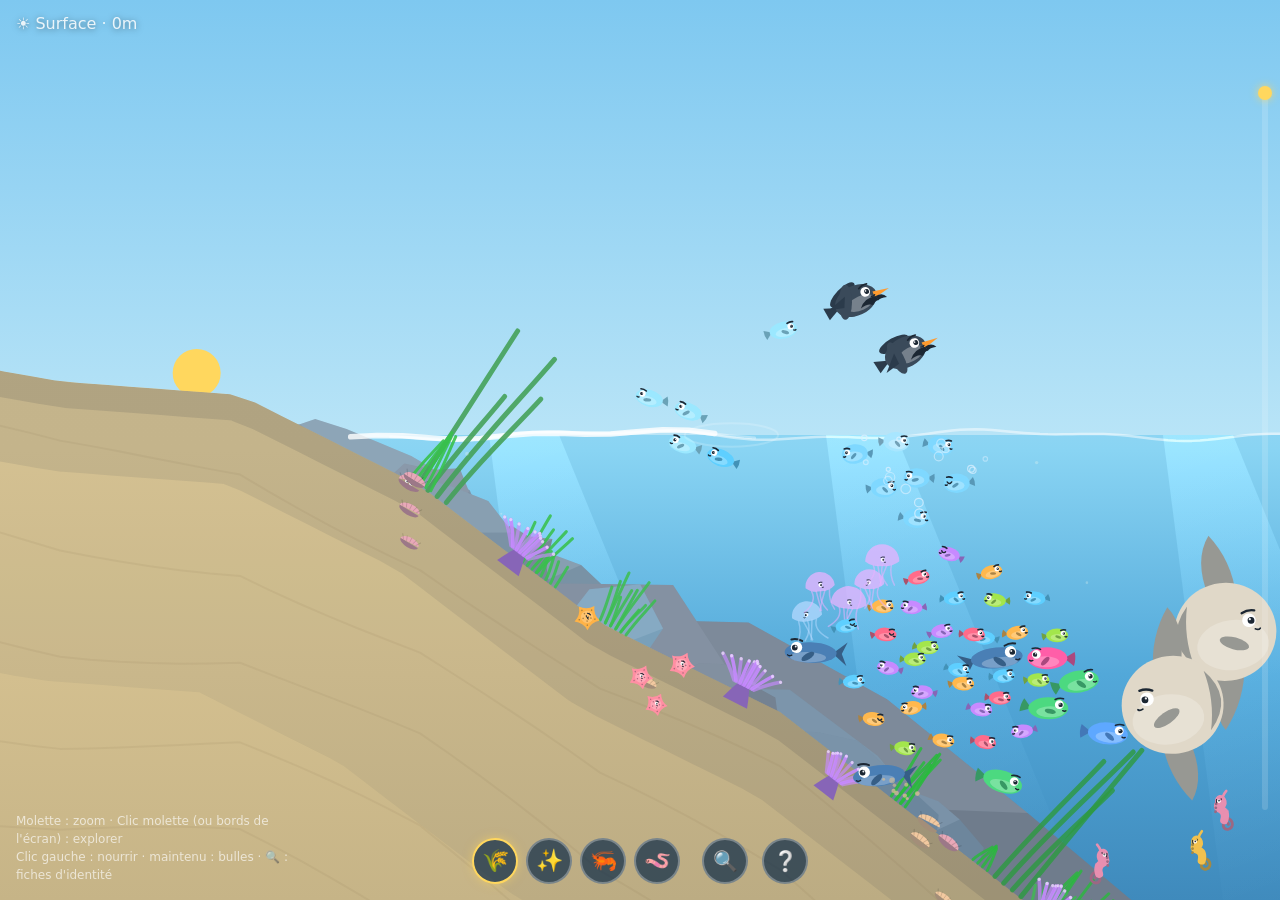
==== index.html @ 79cda248 "Import initial de l'aquarium vivant Écosystème aquatique HTML5 Canvas : 24 espèces, chaîne alimentai" ====
<!DOCTYPE html>
<html lang="fr">
<head>
<meta charset="UTF-8">
<meta name="viewport" content="width=device-width, initial-scale=1.0, user-scalable=no">
<title>🐠 Aquarium Vivant</title>
<link rel="stylesheet" href="css/style.css">
</head>
<body>
<canvas id="game"></canvas>
<div id="hud">
  <div id="depth-gauge"><div id="depth-marker"></div></div>
  <div id="clock">☀️</div>
  <div id="food-bar">
    <button class="food-btn active" data-food="generic" title="Graines standard">🌾</button>
    <button class="food-btn" data-food="plancton_dore" title="Plancton doré">✨</button>
    <button class="food-btn" data-food="micro_crevettes" title="Micro-crevettes">🦐</button>
    <button class="food-btn" data-food="vers_de_sable" title="Vers de sable">🪱</button>
    <button id="info-btn" title="Fiches d'identité au survol">🔍</button>
    <button id="legend-btn" title="Légende des bulles et des expressions">❔</button>
  </div>
  <div id="info"></div>
</div>
<script src="js/boot.js"></script>
</body>
</html>
---- css/style.css ----
html, body {
  margin: 0; padding: 0; overflow: hidden;
  background: #06182b;
  font-family: "Segoe UI", system-ui, sans-serif;
  height: 100%;
  touch-action: none;
}
#game { display: block; width: 100vw; height: 100vh; cursor: crosshair; }

#hud { position: fixed; inset: 0; pointer-events: none; }

#depth-gauge {
  position: absolute; right: 12px; top: 10%; bottom: 10%; width: 6px;
  background: rgba(255,255,255,0.15); border-radius: 3px;
}
#depth-marker {
  position: absolute; left: -4px; width: 14px; height: 14px;
  background: #ffd75e; border-radius: 50%; top: 0;
  box-shadow: 0 0 8px rgba(255,215,94,.8);
  transition: top .1s linear;
}
#clock {
  position: absolute; top: 14px; left: 16px; font-size: 26px;
  filter: drop-shadow(0 1px 3px rgba(0,0,0,.5));
}
#food-bar {
  position: absolute; bottom: 16px; left: 50%; transform: translateX(-50%);
  display: flex; gap: 8px; pointer-events: auto;
}
#legend {
  position: absolute; right: 34px; bottom: 76px;
  width: 340px; max-height: 66vh; overflow-y: auto;
  background: rgba(8,26,44,.94); border: 1px solid rgba(255,255,255,.22);
  border-radius: 12px; padding: 14px 16px;
  color: rgba(255,255,255,.9); font-size: 12.5px; line-height: 1.45;
  pointer-events: auto; display: none;
}
#legend.open { display: block; }
#legend h3 { margin: 4px 0 8px; font-size: 13px; color: #ffd75e; font-weight: 600; }
#legend table { width: 100%; border-collapse: collapse; margin-bottom: 12px; }
#legend td { padding: 3px 4px; vertical-align: top; }
#legend td.sym {
  width: 92px; text-align: left; color: #8fd8f5; font-weight: 600; white-space: nowrap;
}
#legend-btn, #info-btn {
  font-size: 20px; width: 46px; height: 46px; border-radius: 50%;
  border: 2px solid rgba(255,255,255,.3); background: rgba(10,40,70,.7);
  cursor: pointer; transition: transform .1s, border-color .2s;
  margin-left: 14px;
}
#info-btn:hover, #legend-btn:hover { transform: scale(1.12); }
#info-btn.active, #legend-btn.active { border-color: #7fe08a; box-shadow: 0 0 10px rgba(127,224,138,.5); }
#legend-btn { margin-left: 6px; }
.food-btn {
  font-size: 22px; width: 46px; height: 46px; border-radius: 50%;
  border: 2px solid rgba(255,255,255,.3); background: rgba(10,40,70,.7);
  cursor: pointer; transition: transform .1s, border-color .2s;
}
.food-btn:hover { transform: scale(1.12); }
.food-btn.active { border-color: #ffd75e; box-shadow: 0 0 10px rgba(255,215,94,.5); }
#info {
  position: absolute; bottom: 16px; left: 16px; color: rgba(255,255,255,.65);
  font-size: 12px; max-width: 300px; line-height: 1.5;
}
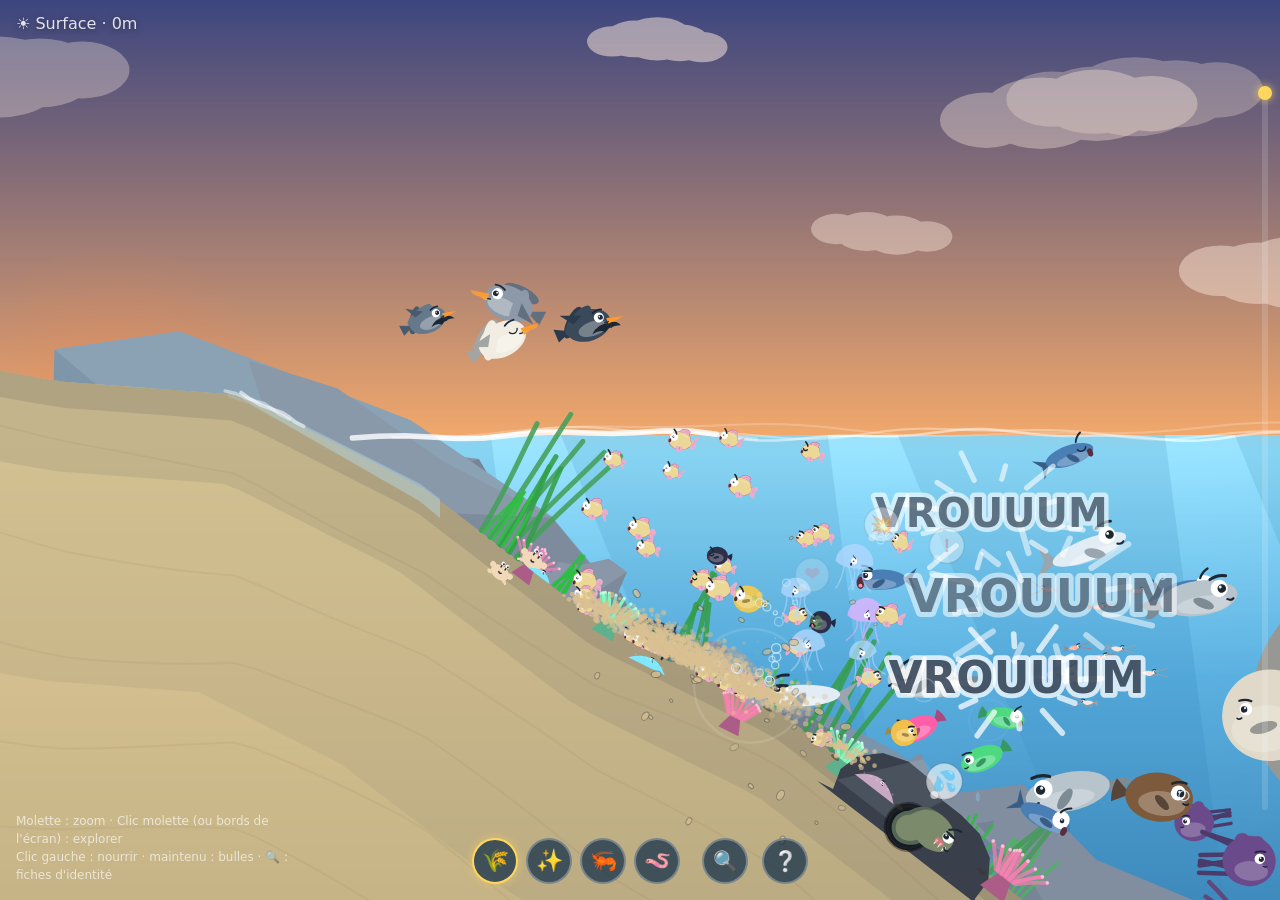
==== commit 2f192b8e: "Un banc poursuivi s'éparpille au lieu de s'empiler, et les étoiles quittent la plage Deux causes dis" ====
--- a/index.html
+++ b/index.html
@@ -21,6 +21,16 @@
   </div>
   <div id="info"></div>
 </div>
+<!-- LIEN VERS L'ATELIER DES CRÉATURES.
+     Le serveur de dev sert le jeu à la racine : tout aperçu ouvre donc
+     l'aquarium, et le seul moyen d'atteindre l'atelier était de taper
+     /atelier.html à la main. Le lien n'apparaît qu'en LOCAL — c'est un outil de
+     développement, pas une commande de jeu. -->
+<a id="atelier-link" href="atelier.html" title="Atelier des créatures" hidden>🎨</a>
+<script>
+  if (/^(localhost|127\.0\.0\.1|\[::1\])$/.test(location.hostname))
+    document.getElementById('atelier-link').hidden = false;
+</script>
 <script src="js/boot.js"></script>
 </body>
 </html>
--- a/css/style.css
+++ b/css/style.css
@@ -4,8 +4,15 @@
   font-family: "Segoe UI", system-ui, sans-serif;
   height: 100%;
   touch-action: none;
+  overscroll-behavior: none;   /* pas de pull-to-refresh sur mobile */
 }
-#game { display: block; width: 100vw; height: 100vh; cursor: crosshair; }
+/* touch-action ne s'hérite pas : sans lui ICI, le navigateur préempte le
+   glissé sur le canvas et coupe le pointermove en plein déplacement de vue
+   (PERFORMANCE.md §4). */
+#game { display: block; width: 100vw; height: 100vh; cursor: crosshair; touch-action: none; }
+/* 100vh déborde sous la barre d'URL des navigateurs mobiles ; dvh suit la
+   hauteur réellement visible (les anciens navigateurs gardent le vh au-dessus) */
+#game { height: 100dvh; }
 
 #hud { position: fixed; inset: 0; pointer-events: none; }
 
@@ -62,3 +69,28 @@
   position: absolute; bottom: 16px; left: 16px; color: rgba(255,255,255,.65);
   font-size: 12px; max-width: 300px; line-height: 1.5;
 }
+/* Le lien vers l'atelier : discret, en haut à droite, jamais dans la barre de
+   nourriture — ce n'est pas une commande de jeu. Masqué hors localhost. */
+#atelier-link {
+  /* à gauche de la jauge de profondeur (6 px, `right: 12px`) : sur un écran
+     bas, son sommet à 10 % remonte jusque sous ce bouton. */
+  position: absolute; top: 12px; right: 26px; z-index: 5;
+  width: 34px; height: 34px; border-radius: 50%;
+  display: flex; align-items: center; justify-content: center;
+  font-size: 17px; text-decoration: none;
+  background: rgba(10,40,70,.55); border: 1px solid rgba(255,255,255,.22);
+  opacity: .5; transition: opacity .15s, transform .1s;
+}
+#atelier-link:hover { opacity: 1; transform: scale(1.1); }
+#atelier-link[hidden] { display: none; }
+
+/* --- Écrans tactiles : cibles plus grosses, aide souris masquée --- */
+@media (pointer: coarse) {
+  /* 48 px : assez pour le doigt, et 6 boutons + les écarts tiennent dans les
+     375 px d'un petit téléphone (56 px faisait déborder la barre). */
+  .food-btn, #legend-btn, #info-btn { width: 48px; height: 48px; font-size: 23px; margin-left: 0; }
+  #food-bar { gap: 7px; bottom: 12px; width: max-content; }
+  #info { display: none; }              /* le texte d'aide parle de la molette */
+  #legend { right: 8px; left: 8px; width: auto; max-height: 60vh; bottom: 84px; }
+  #depth-gauge { right: 8px; }
+}
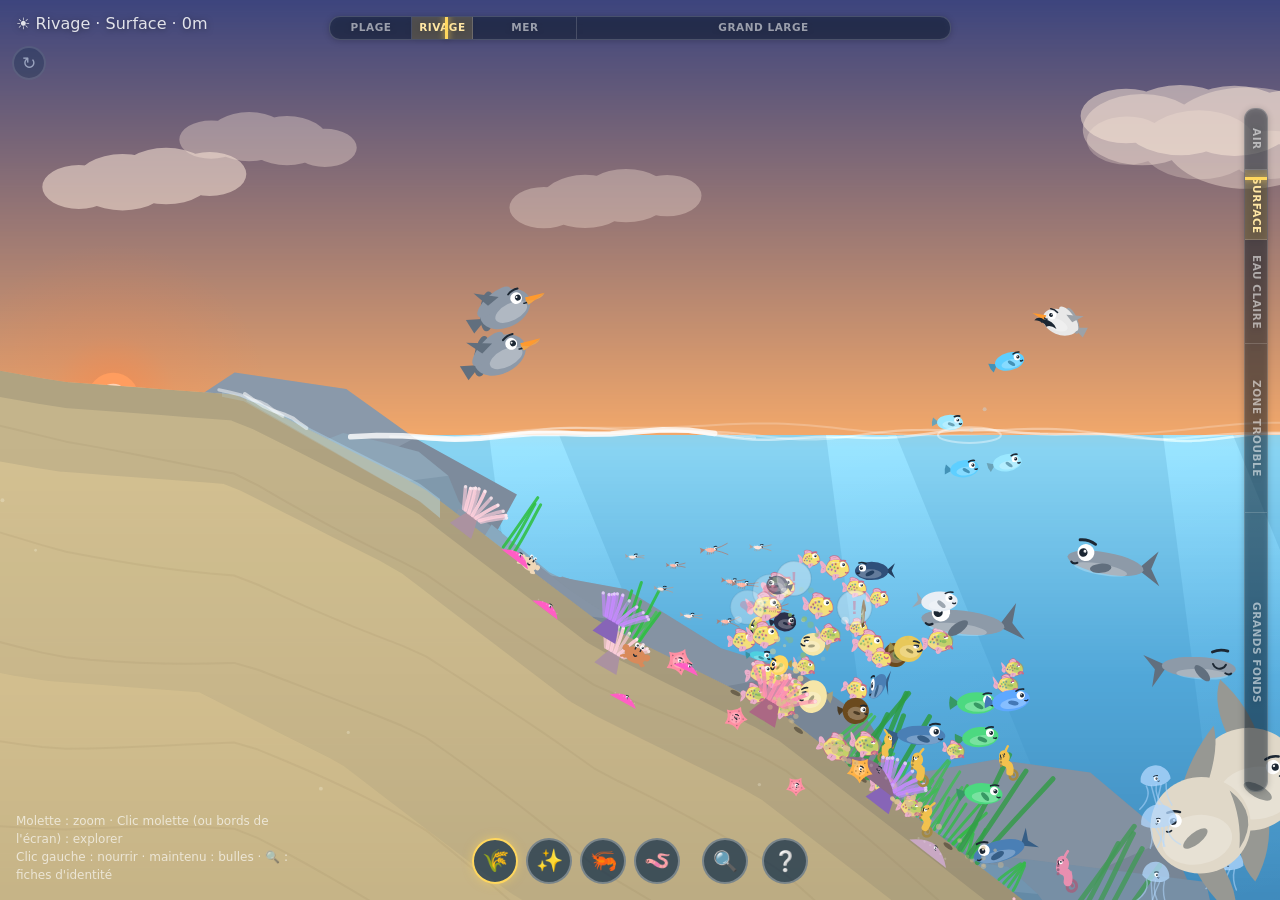
==== commit 287133e1: "Fait des deux barres du HUD la même barre, tournée de 90° Le HUD le disait déjà en mots — « Grand la" ====
--- a/index.html
+++ b/index.html
@@ -9,7 +9,15 @@
 <body>
 <canvas id="game"></canvas>
 <div id="hud">
-  <div id="depth-gauge"><div id="depth-marker"></div></div>
+
+  <!-- Pendant HORIZONTAL de la jauge de profondeur : les quatre zones de
+       gauche à droite. Les segments sont construits par `Main.initZoneBar` à
+       partir de `World.bandesX()`, jamais écrits en dur — si le relief change,
+       la barre suit. -->
+  <div id="zone-bar" class="hud-bar"><div id="zone-marker" class="hud-marker"></div></div>
+  <!-- Le PENDANT VERTICAL, construit par le même code (`Main.initBarres`) et
+       stylé par la même classe : c'est la même barre tournée de 90°. -->
+  <div id="depth-bar" class="hud-bar vertical"><div id="depth-marker" class="hud-marker"></div></div>
   <div id="clock">☀️</div>
   <div id="food-bar">
     <button class="food-btn active" data-food="generic" title="Graines standard">🌾</button>
@@ -19,6 +27,12 @@
     <button id="info-btn" title="Fiches d'identité au survol">🔍</button>
     <button id="legend-btn" title="Légende des bulles et des expressions">❔</button>
   </div>
+  <!-- RECOMMENCER : volontairement À L'ÉCART de la barre d'action. C'est la
+       seule commande du jeu qui détruit quelque chose, elle n'a rien à faire à
+       côté de « nourrir », qu'on presse cent fois par séance. Et la barre est
+       déjà calibrée au pixel pour tenir dans les 375 px d'un petit téléphone :
+       un septième bouton la ferait déborder. -->
+  <button id="reset-btn" title="Recommencer un aquarium tout neuf">↻</button>
   <div id="info"></div>
 </div>
 <!-- LIEN VERS L'ATELIER DES CRÉATURES.
@@ -26,10 +40,12 @@
      l'aquarium, et le seul moyen d'atteindre l'atelier était de taper
      /atelier.html à la main. Le lien n'apparaît qu'en LOCAL — c'est un outil de
      développement, pas une commande de jeu. -->
-<a id="atelier-link" href="atelier.html" title="Atelier des créatures" hidden>🎨</a>
+<a id="atelier-link" href="atelier.html" title="Atelier des créatures">🎨 <span>atelier</span></a>
 <script>
-  if (/^(localhost|127\.0\.0\.1|\[::1\])$/.test(location.hostname))
-    document.getElementById('atelier-link').hidden = false;
+  // Masqué HORS localhost seulement : caché par défaut, il ne se voyait pas non
+  // plus en local si le script échouait avant. Le sens du test est inversé.
+  if (!/^(localhost|127\.0\.0\.1|\[::1\])$/.test(location.hostname))
+    document.getElementById('atelier-link').hidden = true;
 </script>
 <script src="js/boot.js"></script>
 </body>
--- a/css/style.css
+++ b/css/style.css
@@ -16,19 +16,63 @@
 
 #hud { position: fixed; inset: 0; pointer-events: none; }
 
-#depth-gauge {
-  position: absolute; right: 12px; top: 10%; bottom: 10%; width: 6px;
-  background: rgba(255,255,255,0.15); border-radius: 3px;
+#clock {
+  position: absolute; top: 14px; left: 16px; font-size: 20px;
+  filter: drop-shadow(0 1px 3px rgba(0,0,0,.5));
+}
+/* LES DEUX BARRES DU HUD, horizontale et verticale, sont la MÊME barre.
+   Tout ce qui les définit est ici, une seule fois : un réglage fait sur l'une
+   se retrouve forcément sur l'autre. Seule la classe `.vertical` change l'axe.
+   Les tailles sont PROPORTIONNELLES au monde réel — le grand large occupe les
+   deux tiers de la largeur, les grands fonds la moitié de la profondeur — et
+   les barres doivent le dire. */
+.hud-bar {
+  position: absolute; display: flex;
+  background: rgba(6,22,38,.42); border: 1px solid rgba(255,255,255,.16);
+  border-radius: 11px; overflow: hidden;
+  font: 600 10.5px/21px system-ui, "Segoe UI", sans-serif;
+  letter-spacing: .05em; text-transform: uppercase;
+  color: rgba(255,255,255,.55); text-align: center;
+  filter: drop-shadow(0 1px 3px rgba(0,0,0,.45));
+}
+#zone-bar {
+  top: 16px; left: 50%; transform: translateX(-50%);
+  width: min(54vw, 620px); height: 22px;
+}
+#depth-bar {
+  right: 12px; top: 12%; bottom: 12%; width: 22px;
+  flex-direction: column;
+}
+/* `min-width`/`min-height: max-content` : les tailles restent proportionnelles
+   TANT QUE le libellé tient. Le Rivage ne fait que 7 % du monde — à la
+   proportion exacte, il s'affichait « RIVAG » ; la Surface ne fait que 3,5 % de
+   la profondeur. Les segments qui ont de la place cèdent la différence, et le
+   curseur suit donc la mise en page RÉELLE, pas la proportion théorique
+   (cf. `Main.majBarre`). */
+.hud-bar .seg {
+  overflow: hidden; white-space: nowrap; min-width: max-content;
+  padding: 0 7px; box-shadow: inset -1px 0 rgba(255,255,255,.16);
+}
+/* Le texte tourne avec la barre : à 22 px de large, « Zone trouble » ne tient
+   pas à l'horizontale, et élargir la barre mangerait l'aquarium. */
+.hud-bar.vertical .seg {
+  writing-mode: vertical-rl; min-width: 0; min-height: max-content;
+  padding: 7px 0; line-height: 21px;
+  box-shadow: inset 0 -1px rgba(255,255,255,.16);
+}
+.hud-bar .seg:last-child { box-shadow: none; }
+.hud-bar .seg.on { background: rgba(255,215,94,.20); color: #ffe6a3; }
+.hud-marker {
+  position: absolute; background: #ffd75e; border-radius: 2px;
+  box-shadow: 0 0 7px rgba(255,215,94,.9);
+}
+#zone-marker {
+  top: -3px; width: 3px; height: 28px; margin-left: -1.5px;
+  transition: left .1s linear;
 }
 #depth-marker {
-  position: absolute; left: -4px; width: 14px; height: 14px;
-  background: #ffd75e; border-radius: 50%; top: 0;
-  box-shadow: 0 0 8px rgba(255,215,94,.8);
+  left: -3px; height: 3px; width: 28px; margin-top: -1.5px;
   transition: top .1s linear;
-}
-#clock {
-  position: absolute; top: 14px; left: 16px; font-size: 26px;
-  filter: drop-shadow(0 1px 3px rgba(0,0,0,.5));
 }
 #food-bar {
   position: absolute; bottom: 16px; left: 50%; transform: translateX(-50%);
@@ -58,6 +102,19 @@
 #info-btn:hover, #legend-btn:hover { transform: scale(1.12); }
 #info-btn.active, #legend-btn.active { border-color: #7fe08a; box-shadow: 0 0 10px rgba(127,224,138,.5); }
 #legend-btn { margin-left: 6px; }
+/* Recommencer : en haut à gauche, sous l'indicateur de zone, discret et loin du
+   pouce. Il s'allume en rouge au survol — la couleur dit ce qu'il fait avant
+   même la confirmation. */
+#reset-btn {
+  position: absolute; top: 46px; left: 12px; pointer-events: auto;
+  font-size: 17px; width: 34px; height: 34px; border-radius: 50%;
+  border: 2px solid rgba(255,255,255,.22); background: rgba(10,40,70,.55);
+  color: #cfe4f5; cursor: pointer; opacity: .55;
+  transition: opacity .2s, border-color .2s, transform .1s;
+}
+#reset-btn:hover, #reset-btn:focus-visible {
+  opacity: 1; border-color: #ff8a6a; color: #ff8a6a; transform: rotate(-45deg);
+}
 .food-btn {
   font-size: 22px; width: 46px; height: 46px; border-radius: 50%;
   border: 2px solid rgba(255,255,255,.3); background: rgba(10,40,70,.7);
@@ -69,19 +126,26 @@
   position: absolute; bottom: 16px; left: 16px; color: rgba(255,255,255,.65);
   font-size: 12px; max-width: 300px; line-height: 1.5;
 }
-/* Le lien vers l'atelier : discret, en haut à droite, jamais dans la barre de
-   nourriture — ce n'est pas une commande de jeu. Masqué hors localhost. */
+/* Le lien vers l'atelier. Il était une pastille d'emoji à 50 % d'opacité, en
+   haut à droite : personne ne l'a jamais vu — on m'a redemandé le lien qui
+   existait déjà. Il est donc ÉTIQUETÉ, opaque, et il répond au « 🐠 le jeu » de
+   l'atelier. Il reste hors de la barre de nourriture : ce n'est pas une commande
+   de jeu, et il ne s'affiche qu'en local. */
 #atelier-link {
   /* à gauche de la jauge de profondeur (6 px, `right: 12px`) : sur un écran
      bas, son sommet à 10 % remonte jusque sous ce bouton. */
   position: absolute; top: 12px; right: 26px; z-index: 5;
-  width: 34px; height: 34px; border-radius: 50%;
-  display: flex; align-items: center; justify-content: center;
-  font-size: 17px; text-decoration: none;
-  background: rgba(10,40,70,.55); border: 1px solid rgba(255,255,255,.22);
-  opacity: .5; transition: opacity .15s, transform .1s;
+  display: flex; align-items: center; gap: 6px;
+  padding: 6px 12px; border-radius: 18px;
+  font-size: 15px; line-height: 1; text-decoration: none;
+  color: rgba(255,255,255,.92);
+  background: rgba(10,40,70,.82); border: 1px solid rgba(255,255,255,.35);
+  box-shadow: 0 1px 6px rgba(0,0,0,.3);
+  transition: background .15s, transform .1s;
 }
-#atelier-link:hover { opacity: 1; transform: scale(1.1); }
+#atelier-link span { font: 600 12.5px/1 "Segoe UI", system-ui, sans-serif;
+                     letter-spacing: .02em; }
+#atelier-link:hover { background: rgba(20,70,120,.95); transform: scale(1.05); }
 #atelier-link[hidden] { display: none; }
 
 /* --- Écrans tactiles : cibles plus grosses, aide souris masquée --- */
@@ -89,8 +153,22 @@
   /* 48 px : assez pour le doigt, et 6 boutons + les écarts tiennent dans les
      375 px d'un petit téléphone (56 px faisait déborder la barre). */
   .food-btn, #legend-btn, #info-btn { width: 48px; height: 48px; font-size: 23px; margin-left: 0; }
+  /* Sur mobile la barre de zones prend TOUTE la largeur (46-67 px) : le bouton
+     doit passer dessous, sinon il la chevauche. */
+  #reset-btn { width: 42px; height: 42px; font-size: 20px; opacity: .7; top: 78px; }
   #food-bar { gap: 7px; bottom: 12px; width: max-content; }
   #info { display: none; }              /* le texte d'aide parle de la molette */
   #legend { right: 8px; left: 8px; width: auto; max-height: 60vh; bottom: 84px; }
-  #depth-gauge { right: 8px; }
+  /* La barre de profondeur se resserre : sur 375 px, 22 px de large plus la
+     jauge, c'est autant d'aquarium en moins. */
+  #depth-bar { right: 8px; width: 19px; font-size: 9px; letter-spacing: .02em;
+               top: 96px; bottom: 84px; }
+  #depth-bar .seg { line-height: 18px; }
+  #depth-marker { width: 25px; }
+  /* La barre des zones descend SOUS l'heure : côte à côte, sur 375 px, les
+     deux se chevauchent et les quatre libellés deviennent illisibles. */
+  #zone-bar { top: 46px; width: calc(100vw - 24px); height: 19px;
+              font-size: 9px; line-height: 18px; letter-spacing: .02em; }
+  #zone-bar .seg { line-height: 18px; }
+  #zone-marker { height: 25px; }
 }
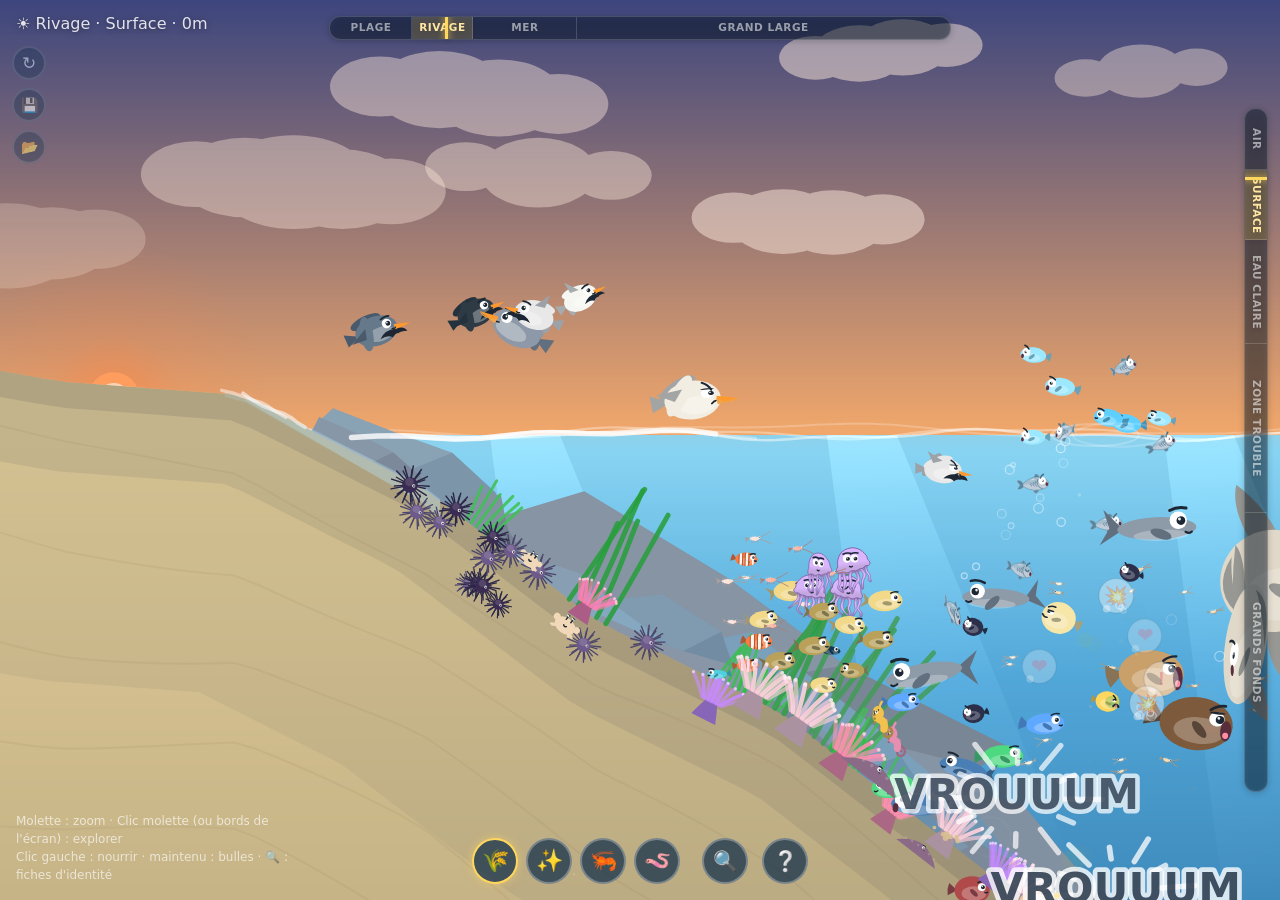
==== commit ef4af4d8: "La sauvegarde a une porte de sortie : PWA, fichier 💾/📂, et réparation des null iOS efface le localSt" ====
--- a/index.html
+++ b/index.html
@@ -33,6 +33,11 @@
        déjà calibrée au pixel pour tenir dans les 375 px d'un petit téléphone :
        un septième bouton la ferait déborder. -->
   <button id="reset-btn" title="Recommencer un aquarium tout neuf">↻</button>
+  <!-- Emporter/rapporter la sauvegarde : mêmes boutons discrets que ↻, même
+       colonne. La raison d'être est iOS, qui efface le localStorage des sites
+       non visités depuis 7 jours — le fichier est la seule persistance sûre. -->
+  <button id="export-btn" title="Emporter la sauvegarde (fichier)">💾</button>
+  <button id="import-btn" title="Rapporter une sauvegarde">📂</button>
   <div id="info"></div>
 </div>
 <!-- LIEN VERS L'ATELIER DES CRÉATURES.
--- a/css/style.css
+++ b/css/style.css
@@ -105,15 +105,23 @@
 /* Recommencer : en haut à gauche, sous l'indicateur de zone, discret et loin du
    pouce. Il s'allume en rouge au survol — la couleur dit ce qu'il fait avant
    même la confirmation. */
-#reset-btn {
+/* La colonne de gauche : recommencer, emporter, rapporter. Un seul style —
+   trois boutons écrits séparément divergeraient au premier réglage (même
+   leçon que les deux barres du HUD). Seule la position verticale change. */
+#reset-btn, #export-btn, #import-btn {
   position: absolute; top: 46px; left: 12px; pointer-events: auto;
   font-size: 17px; width: 34px; height: 34px; border-radius: 50%;
   border: 2px solid rgba(255,255,255,.22); background: rgba(10,40,70,.55);
   color: #cfe4f5; cursor: pointer; opacity: .55;
   transition: opacity .2s, border-color .2s, transform .1s;
 }
+#export-btn { top: 88px; font-size: 14px; }
+#import-btn { top: 130px; font-size: 14px; }
 #reset-btn:hover, #reset-btn:focus-visible {
   opacity: 1; border-color: #ff8a6a; color: #ff8a6a; transform: rotate(-45deg);
+}
+#export-btn:hover, #import-btn:hover, #export-btn:focus-visible, #import-btn:focus-visible {
+  opacity: 1; border-color: #7fd4ff;
 }
 .food-btn {
   font-size: 22px; width: 46px; height: 46px; border-radius: 50%;
@@ -155,7 +163,10 @@
   .food-btn, #legend-btn, #info-btn { width: 48px; height: 48px; font-size: 23px; margin-left: 0; }
   /* Sur mobile la barre de zones prend TOUTE la largeur (46-67 px) : le bouton
      doit passer dessous, sinon il la chevauche. */
-  #reset-btn { width: 42px; height: 42px; font-size: 20px; opacity: .7; top: 78px; }
+  #reset-btn, #export-btn, #import-btn { width: 42px; height: 42px; opacity: .7; }
+  #reset-btn { font-size: 20px; top: 78px; }
+  #export-btn { top: 128px; }
+  #import-btn { top: 178px; }
   #food-bar { gap: 7px; bottom: 12px; width: max-content; }
   #info { display: none; }              /* le texte d'aide parle de la molette */
   #legend { right: 8px; left: 8px; width: auto; max-height: 60vh; bottom: 84px; }
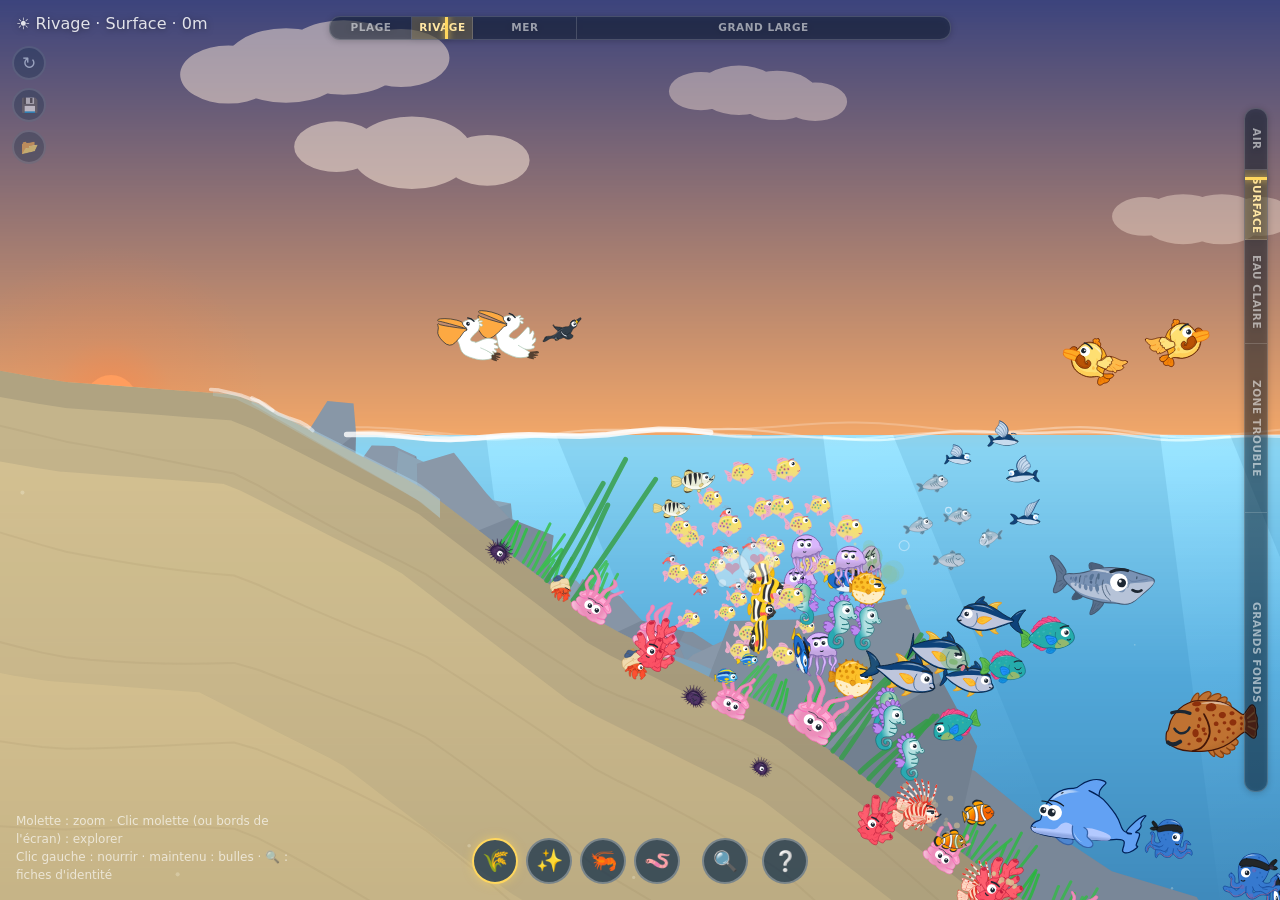
==== commit b0e43e3b: "Le poisson à la main, la fiche sur le côté, et les galipettes du Dauphin - saisie.js : un appui long" ====
--- a/index.html
+++ b/index.html
@@ -18,13 +18,26 @@
   <!-- Le PENDANT VERTICAL, construit par le même code (`Main.initBarres`) et
        stylé par la même classe : c'est la même barre tournée de 90°. -->
   <div id="depth-bar" class="hud-bar vertical"><div id="depth-marker" class="hud-marker"></div></div>
+  <!-- LA FICHE D'IDENTITÉ (bouton 🔍), sur le côté comme les deux barres. Le
+       balisage est fixe : `IdCard` ne remplace que des textes et la jauge. Le
+       panneau ne capte aucun évènement (hérité de #hud) : le curseur qui le
+       traverse continue de survoler ce qu'il y a dessous. -->
+  <aside id="idcard" aria-hidden="true">
+    <div class="ic-titre">
+      <b class="ic-nom"></b><small class="ic-stade"></small><span class="ic-cible" title="Suivie par la caméra">🎯</span>
+    </div>
+    <div class="ic-sous"><i class="ic-reel"></i><span class="ic-latin"></span></div>
+    <dl class="ic-rows"></dl>
+    <div class="ic-faim" title="Faim : pleine = repu"><span class="ic-faim-v"></span></div>
+    <p class="ic-phrase"></p>
+  </aside>
   <div id="clock">☀️</div>
   <div id="food-bar">
     <button class="food-btn active" data-food="generic" title="Graines standard">🌾</button>
     <button class="food-btn" data-food="plancton_dore" title="Plancton doré">✨</button>
     <button class="food-btn" data-food="micro_crevettes" title="Micro-crevettes">🦐</button>
     <button class="food-btn" data-food="vers_de_sable" title="Vers de sable">🪱</button>
-    <button id="info-btn" title="Fiches d'identité au survol">🔍</button>
+    <button id="info-btn" title="Fiche d'identité de la créature survolée, touchée ou suivie">🔍</button>
     <button id="legend-btn" title="Légende des bulles et des expressions">❔</button>
   </div>
   <!-- RECOMMENCER : volontairement À L'ÉCART de la barre d'action. C'est la
--- a/css/style.css
+++ b/css/style.css
@@ -74,6 +74,64 @@
   left: -3px; height: 3px; width: 28px; margin-top: -1.5px;
   transition: top .1s linear;
 }
+/* LA FICHE D'IDENTITÉ (🔍) : un panneau ancré sur le bord DROIT, juste à gauche
+   de la jauge de profondeur — comme les deux barres, elle fait partie du HUD et
+   ne se pose plus sur l'aquarium. `pointer-events: none` (hérité de #hud) : le
+   curseur qui la traverse continue de survoler les créatures dessous.
+   Le texte est replié par le navigateur : « Mange » et « Mangé par » listent
+   jusqu'à cinq espèces, que le canvas devait tronquer. */
+#idcard {
+  position: absolute; right: 46px; top: 58px; width: 284px;
+  max-height: calc(100dvh - 150px); overflow: hidden; box-sizing: border-box;
+  padding: 11px 13px 12px; border-radius: 12px;
+  background: rgba(8,26,44,.92); border: 1.5px solid rgba(255,255,255,.28);
+  color: rgba(255,255,255,.92); font: 12px/1.35 "Segoe UI", system-ui, sans-serif;
+  filter: drop-shadow(0 2px 6px rgba(0,0,0,.4));
+  opacity: 0; transform: translateX(14px); visibility: hidden;
+  transition: opacity .25s ease, transform .25s ease, visibility 0s linear .25s,
+              right .2s ease;
+}
+#idcard.on {
+  opacity: 1; transform: none; visibility: visible;
+  transition: opacity .2s ease, transform .2s ease, visibility 0s, right .2s ease;
+}
+/* Doré : c'est la créature que la caméra suit (même teinte que son cerceau) */
+#idcard.suivie { border-color: rgba(255,215,94,.85); border-width: 2.5px; padding: 10px 12px 11px; }
+/* La légende (❔) occupe le même flanc : la fiche se range à sa gauche */
+#idcard.a-cote { right: 424px; }   /* légende : 34 + ~374 de large + 16 d'air */
+/* Trop étroit pour les deux côte à côte : la légende, ouverte exprès, gagne */
+@media (max-width: 760px) {
+  #idcard.a-cote { opacity: 0; visibility: hidden; }
+}
+#idcard .ic-titre { display: flex; align-items: baseline; gap: 8px; }
+#idcard .ic-nom { font-size: 15px; color: #ffd75e; }
+#idcard .ic-stade { font-size: 12px; color: #8fd8f5; }
+#idcard .ic-cible { display: none; margin-left: auto; font-size: 13px; }
+#idcard.suivie .ic-cible { display: inline; }
+#idcard .ic-sous { margin-top: 1px; font-size: 11.5px; color: rgba(255,255,255,.5); }
+#idcard .ic-latin { margin-left: 7px; color: rgba(143,216,245,.65); }
+#idcard .ic-rows {
+  /* Colonne des libellés à la largeur du plus long (« Déplacement ») : une
+     largeur fixe se faisait déborder par la police agrandie du tactile. */
+  display: grid; grid-template-columns: max-content 1fr; gap: 3px 9px;
+  margin: 9px 0 0; padding: 0;
+}
+#idcard dt { color: rgba(255,255,255,.5); }
+#idcard dd { margin: 0; overflow-wrap: anywhere; }
+#idcard .ic-faim {
+  margin-top: 9px; height: 6px; border-radius: 3px; overflow: hidden;
+  background: rgba(255,255,255,.15);
+}
+#idcard .ic-faim-v {
+  display: block; width: 100%; height: 100%; border-radius: 3px;
+  background: #7fe08a; transform-origin: left center;
+}
+#idcard .ic-phrase {
+  margin: 9px 0 0; font: italic 12.5px/1.3 "Segoe UI", system-ui, sans-serif;
+  color: rgba(255,215,94,.9);
+}
+#idcard .ic-phrase[hidden] { display: none; }
+
 #food-bar {
   position: absolute; bottom: 16px; left: 50%; transform: translateX(-50%);
   display: flex; gap: 8px; pointer-events: auto;
@@ -182,4 +240,37 @@
               font-size: 9px; line-height: 18px; letter-spacing: .02em; }
   #zone-bar .seg { line-height: 18px; }
   #zone-marker { height: 25px; }
-}
+  /* Au doigt, la fiche est un peu plus grande (elle l'était déjà : ×1,35). */
+  #idcard { font-size: 13px; }
+  #idcard .ic-nom { font-size: 16px; }
+  #idcard .ic-sous { font-size: 12px; }
+  #idcard .ic-phrase { font-size: 13px; }
+}
+
+/* Petits écrans (téléphone en portrait, fenêtre étroite) : sur 375 px un flanc
+   de 284 px mangerait tout l'aquarium. La fiche passe donc en BANDEAU posé en
+   bas, au-dessus de la barre d'action, sur toute la largeur — à gauche de la
+   jauge de profondeur, qui reste libre. La légende, elle aussi plein flanc, la
+   remplace tant qu'elle est ouverte. */
+@media (max-width: 600px) {
+  #idcard {
+    left: 8px; right: 34px; top: auto; bottom: 68px; width: auto;
+    max-height: 48dvh; padding: 9px 11px 10px;
+    transform: translateY(12px);
+  }
+  #idcard.suivie { padding: 8px 10px 9px; }
+  #idcard.a-cote { right: 34px; opacity: 0; visibility: hidden; }
+  #idcard .ic-rows { gap: 2px 8px; margin-top: 7px; }
+  #idcard .ic-faim, #idcard .ic-phrase { margin-top: 7px; }
+}
+
+/* Écran bas (téléphone en paysage) : la fiche doit tenir dans les ~300 px
+   disponibles sans rien couper — on resserre l'interligne. */
+@media (max-height: 520px) {
+  #idcard { top: 50px; max-height: calc(100dvh - 70px); font-size: 11.5px; line-height: 1.25;
+            padding: 8px 11px 9px; }
+  #idcard .ic-nom { font-size: 14px; }
+  #idcard .ic-rows { gap: 1px 8px; margin-top: 6px; }
+  #idcard .ic-faim, #idcard .ic-phrase { margin-top: 6px; }
+  #idcard .ic-phrase { font-size: 11.5px; }
+}
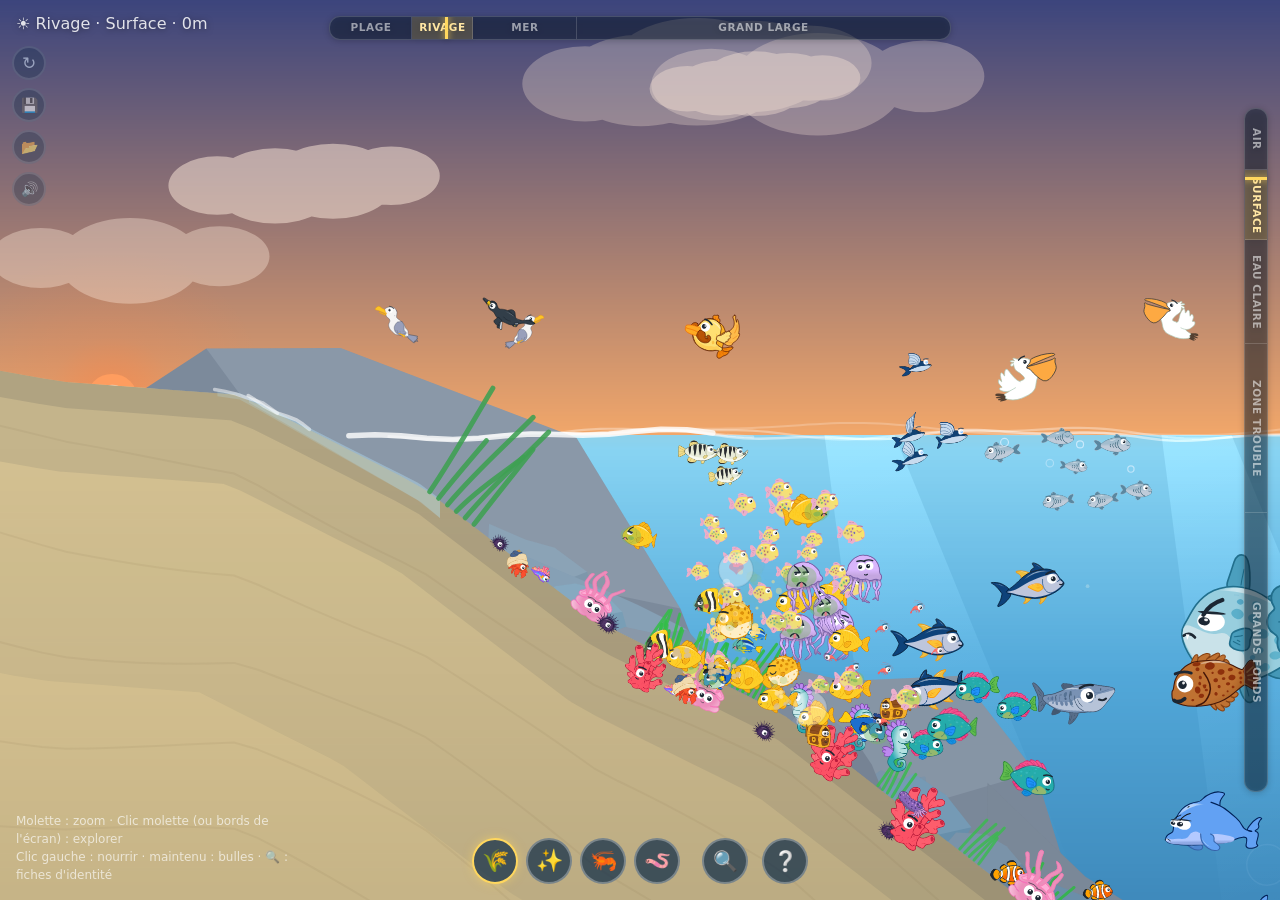
==== commit 842412c2: "Banc d'essai, le son, les liens réparés, et CLAUDE.md allégé Banc d'essai (outils/banc.js, et .githu" ====
--- a/index.html
+++ b/index.html
@@ -51,6 +51,8 @@
        non visités depuis 7 jours — le fichier est la seule persistance sûre. -->
   <button id="export-btn" title="Emporter la sauvegarde (fichier)">💾</button>
   <button id="import-btn" title="Rapporter une sauvegarde">📂</button>
+  <!-- Le son : même colonne discrète. Rien ne joue avant le premier geste. -->
+  <button id="son-btn" title="Couper le son">🔊</button>
   <div id="info"></div>
 </div>
 <!-- LIEN VERS L'ATELIER DES CRÉATURES.
--- a/css/style.css
+++ b/css/style.css
@@ -166,7 +166,7 @@
 /* La colonne de gauche : recommencer, emporter, rapporter. Un seul style —
    trois boutons écrits séparément divergeraient au premier réglage (même
    leçon que les deux barres du HUD). Seule la position verticale change. */
-#reset-btn, #export-btn, #import-btn {
+#reset-btn, #export-btn, #import-btn, #son-btn {
   position: absolute; top: 46px; left: 12px; pointer-events: auto;
   font-size: 17px; width: 34px; height: 34px; border-radius: 50%;
   border: 2px solid rgba(255,255,255,.22); background: rgba(10,40,70,.55);
@@ -175,10 +175,12 @@
 }
 #export-btn { top: 88px; font-size: 14px; }
 #import-btn { top: 130px; font-size: 14px; }
+#son-btn { top: 172px; font-size: 14px; }
 #reset-btn:hover, #reset-btn:focus-visible {
   opacity: 1; border-color: #ff8a6a; color: #ff8a6a; transform: rotate(-45deg);
 }
-#export-btn:hover, #import-btn:hover, #export-btn:focus-visible, #import-btn:focus-visible {
+#export-btn:hover, #import-btn:hover, #son-btn:hover,
+#export-btn:focus-visible, #import-btn:focus-visible, #son-btn:focus-visible {
   opacity: 1; border-color: #7fd4ff;
 }
 .food-btn {
@@ -221,10 +223,11 @@
   .food-btn, #legend-btn, #info-btn { width: 48px; height: 48px; font-size: 23px; margin-left: 0; }
   /* Sur mobile la barre de zones prend TOUTE la largeur (46-67 px) : le bouton
      doit passer dessous, sinon il la chevauche. */
-  #reset-btn, #export-btn, #import-btn { width: 42px; height: 42px; opacity: .7; }
+  #reset-btn, #export-btn, #import-btn, #son-btn { width: 42px; height: 42px; opacity: .7; }
   #reset-btn { font-size: 20px; top: 78px; }
   #export-btn { top: 128px; }
   #import-btn { top: 178px; }
+  #son-btn { top: 228px; }
   #food-bar { gap: 7px; bottom: 12px; width: max-content; }
   #info { display: none; }              /* le texte d'aide parle de la molette */
   #legend { right: 8px; left: 8px; width: auto; max-height: 60vh; bottom: 84px; }
